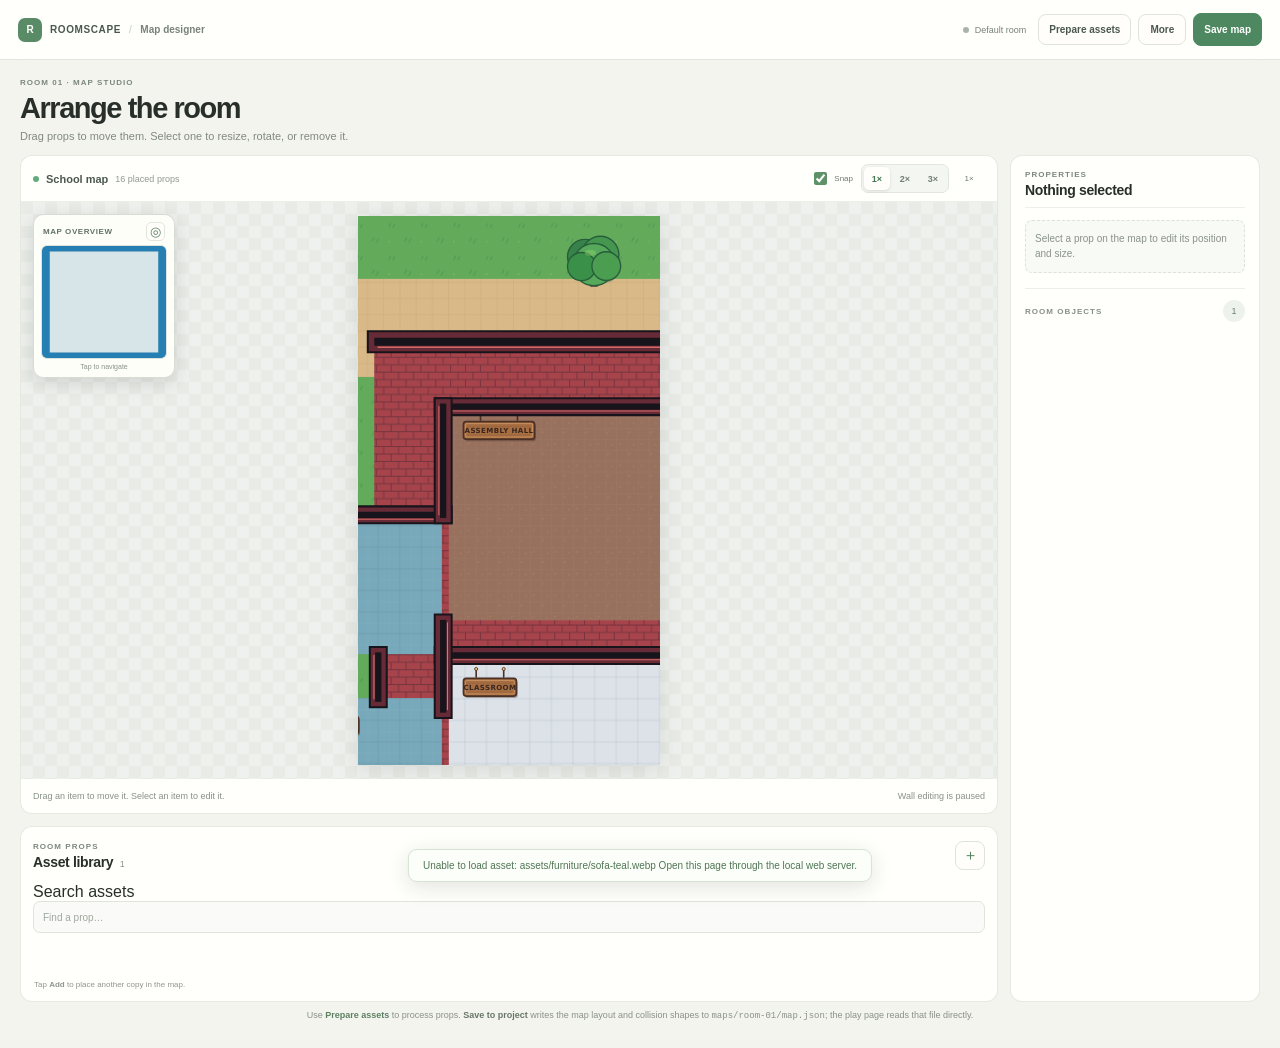
==== gameforcouples/prototype/map-designer.html @ cdd5c6b0 "Add WebGL renderer for playable map" ====
<!doctype html>
<html lang="en">
<head>
  <meta charset="UTF-8" />
  <meta name="viewport" content="width=device-width, initial-scale=1, viewport-fit=cover" />
  <meta name="theme-color" content="#f4f4ef" />
  <title>Map Designer · Roomscape</title>
  <link rel="stylesheet" href="map-designer.css?v=minimap-zoom-presets-20261002" />
  <script src="map-designer.js?v=minimap-zoom-presets-20261002" defer></script>
</head>
<body>
  <div class="app-shell">
    <header class="topbar">
      <a class="brand" href="index.html"><span class="brand-mark">R</span><span>ROOMSCAPE</span><span class="separator">/</span><span class="brand-page">Map designer</span></a>
      <div class="top-actions">
        <span class="save-state" id="save-state" role="status">Default room</span>
        <a class="button quiet" href="asset-importer.html">Prepare assets</a>
        <details class="more-actions"><summary>More</summary><div class="more-menu"><button class="button quiet" id="open-project" type="button">Open map JSON</button><button class="button quiet" id="export-project" type="button">Export map JSON</button><button class="button quiet" id="save-project" type="button">Save on this device</button></div></details>
        <button class="button primary" id="save-to-project" type="button">Save map</button>
      </div>
      <input id="project-file" type="file" accept="application/json,.json" hidden />
    </header>

    <main class="editor">
      <section class="page-title">
        <div><p class="eyebrow">Room 01 · Map studio</p><h1>Arrange the room</h1><p class="subcopy">Drag props to move them. Select one to resize, rotate, or remove it.</p></div>
      </section>

      <section class="workspace" aria-label="Room map designer">
        <section class="map-panel" aria-label="Room canvas">
          <div class="canvas-toolbar">
            <div class="canvas-title"><span class="live-dot"></span><strong>School map</strong><span id="canvas-object-summary">16 placed props</span></div>
            <div class="canvas-tools"><label class="snap-toggle"><input id="snap-grid" type="checkbox" checked /><span>Snap</span></label><div class="zoom-presets" role="group" aria-label="Zoom out level"><button type="button" data-zoom-out-level="1" aria-pressed="true" aria-label="1× default zoom" title="1× default">1×</button><button type="button" data-zoom-out-level="2" aria-pressed="false" aria-label="Zoom out 2×" title="Zoom out 2×">2×</button><button type="button" data-zoom-out-level="3" aria-pressed="false" aria-label="Zoom out 3×" title="Zoom out 3×">3×</button></div><output id="zoom-value" aria-live="polite">1×</output></div>
          </div>
          <div class="stage-viewport" id="stage-viewport">
            <aside class="mini-map-panel" aria-label="Map overview; click to navigate">
              <div class="mini-map-heading"><span>Map overview</span><button id="mini-map-center" type="button" aria-label="Center map view" title="Center map view">◎</button></div>
              <svg id="mini-map" viewBox="0 0 1600 1500" role="img" aria-label="Overview of the full room map">
                <g id="mini-map-content"></g>
                <rect id="mini-map-viewport" x="0" y="0" width="1600" height="1500" />
              </svg>
              <p>Tap to navigate</p>
            </aside>
            <svg id="designer-map" viewBox="226 22 448 812" role="application" aria-label="Drag furniture onto the room map">
              <defs>
                <pattern id="floor-panels" width="32" height="32" patternUnits="userSpaceOnUse"><rect width="32" height="32" fill="#dce2e8"/><path d="M0 0H32V32H0Z" fill="none" stroke="#8191a3" stroke-width=".7" opacity=".43"/></pattern>
                <pattern id="floor-grass" width="48" height="48" patternUnits="userSpaceOnUse"><rect width="48" height="48" fill="#63aa5b"/><path d="M7 11l3-5m3 8 3-6m22 31 2-5m-8 4 2-5" stroke="#39894c" stroke-width="1.5" stroke-linecap="round" opacity=".55"/><circle cx="32" cy="12" r="1.2" fill="#8cc76b" opacity=".7"/></pattern>
                <pattern id="floor-path" width="48" height="48" patternUnits="userSpaceOnUse"><rect width="48" height="48" fill="#d9b987"/><path d="M0 0H48M0 24H48M0 48H48M0 0V48M24 0V48M48 0V48" stroke="#bb9a69" stroke-width="1" opacity=".4"/></pattern>
                <pattern id="floor-paving" width="40" height="40" patternUnits="userSpaceOnUse"><rect width="40" height="40" fill="#bfc9d5"/><path d="M0 0H40M0 20H40M0 40H40M0 0V40M20 0V40M40 0V40" stroke="#7f91a6" stroke-width="1" opacity=".45"/></pattern>
                <pattern id="floor-parking" width="48" height="48" patternUnits="userSpaceOnUse"><rect width="48" height="48" fill="#50505c"/><path d="M12 0V48M36 0V48" stroke="#f2e5d5" stroke-width="2" opacity=".6"/></pattern>
                <pattern id="floor-brick" width="44" height="22" patternUnits="userSpaceOnUse"><rect width="44" height="22" fill="#a7444b"/><path d="M0 0H44M0 11H44M0 22H44M11 0V11M33 0V11M0 11V22M22 11V22M44 11V22" stroke="#692f3b" stroke-width="1.5" opacity=".8"/></pattern>
                <pattern id="floor-dirt" width="32" height="32" patternUnits="userSpaceOnUse"><rect width="32" height="32" fill="#98715e"/><path d="M4 8l3-2m11 17 3-2m4-13 2 1" stroke="#bd9277" stroke-width="1.4" opacity=".45"/></pattern>
                <pattern id="floor-tile" width="32" height="32" patternUnits="userSpaceOnUse"><rect width="32" height="32" fill="#dce2e8"/><path d="M0 0H32V32H0Z" fill="none" stroke="#8191a3" stroke-width=".7" opacity=".43"/></pattern>
                <pattern id="floor-wood" width="28" height="48" patternUnits="userSpaceOnUse"><rect width="28" height="48" fill="#d7a15f"/><path d="M0 0V48M14 0V48M27 0V48M2 13H12M16 35H26" stroke="#a96e3e" stroke-width="1.1" opacity=".53"/></pattern>
                <pattern id="floor-blue" width="32" height="32" patternUnits="userSpaceOnUse"><rect width="32" height="32" fill="#78a9ba"/><path d="M0 0H32V32H0Z" fill="none" stroke="#557d90" stroke-width="1" opacity=".45"/></pattern>
                <pattern id="designer-grid" width="16" height="16" patternUnits="userSpaceOnUse"><path d="M16 0H0V16" fill="none" stroke="#eff1e9" stroke-width=".8" opacity=".58"/></pattern>
              </defs>
              <g id="fixed-room"></g>
              <g id="placed-assets"></g>
              <g id="room-walls" pointer-events="none"></g>
              <g id="selection-layer"></g>
            </svg>
          </div>
          <div class="canvas-footer"><span id="canvas-hint">Drag an item to move it. Select an item to edit it.</span><span>Wall editing is paused</span></div>
        </section>

        <aside class="library-panel" aria-label="Asset library">
          <div class="panel-head"><div><p class="eyebrow">Room props</p><h2>Asset library <span id="asset-count">1</span></h2></div><a class="icon-button add-asset-link" href="asset-importer.html" aria-label="Prepare assets" title="Prepare assets">＋</a></div>
          <label class="asset-search"><span class="sr-only">Search assets</span><input id="asset-search" type="search" placeholder="Find a prop…" autocomplete="off" /></label>
          <div class="asset-list" id="asset-list"></div>
          <p class="library-note">Tap <strong>Add</strong> to place another copy in the map.</p>
        </aside>

        <aside class="inspector-panel" aria-label="Selected item and layer controls">
          <div class="panel-head inspector-head"><div><p class="eyebrow">Properties</p><h2 id="selected-title">Nothing selected</h2></div></div>
          <div class="empty-inspector" id="empty-inspector">Select a prop on the map to edit its position and size.</div>
          <div class="inspector-fields" id="inspector-fields" hidden>
            <label class="field">Name<input id="object-name" type="text" maxlength="48" /></label>
            <p class="control-label">Position</p><div class="field-grid"><label class="field">X<input id="object-x" type="number" step="1" /></label><label class="field">Y<input id="object-y" type="number" step="1" /></label></div>
            <p class="control-label size-label">Size</p><div class="field-grid"><label class="field">Width<input id="object-width" type="number" min="8" step="1" /></label><label class="field">Height<input id="object-height" type="number" min="8" step="1" /></label></div>
            <label class="field rotation-field">Rotation <span><input id="object-rotation" type="range" min="-180" max="180" value="0" /><output id="rotation-value">0°</output></span></label>
            <label class="check-row"><input id="lock-ratio" type="checkbox" checked /> Lock image proportions</label>
            <label class="check-row collision-toggle"><input id="object-collidable" type="checkbox" checked /> Blocks character movement</label>
            <p class="collider-help">Orange outline follows the image alpha shape. Drag its points to refine the collision contour.</p>
            <p class="interaction-note" id="interaction-note" hidden>Searchable prop · its checked view keeps this position and size.</p>
            <div class="object-actions"><button id="layer-back" class="tool-button" type="button">Send back</button><button id="layer-front" class="tool-button" type="button">Bring forward</button><button id="delete-object" class="tool-button danger" type="button">Delete</button></div>
            <p class="object-dimensions" id="object-dimensions"></p>
          </div>
          <details class="layers"><summary class="layer-heading"><span class="eyebrow">Room objects</span><span id="object-count">1</span></summary><div class="layer-list" id="layer-list"></div></details>
          <section class="wall-editor" hidden aria-labelledby="wall-editor-title">
            <div class="wall-editor-head"><div><p class="eyebrow">Structure</p><h2 id="wall-editor-title">Wall design</h2></div><span id="wall-count" class="wall-count">0</span></div>
            <p class="wall-editor-copy">Add one wall block, then drag it or its end handles. Wall edits also update collision data.</p>
            <div class="wall-tools"><button id="wall-select-tool" class="tool-button active" type="button" aria-pressed="true">Select wall</button><button id="wall-draw-tool" class="tool-button" type="button" aria-pressed="false">＋ Add wall</button></div>
            <p id="wall-selection-status" class="wall-selection-status" role="status">Choose a wall or draw a new one.</p>
            <div id="wall-fields" class="wall-fields" hidden>
              <div class="field-grid"><label class="field">Start X<input id="wall-x1" type="number" step="1" /></label><label class="field">Start Y<input id="wall-y1" type="number" step="1" /></label><label class="field">End X<input id="wall-x2" type="number" step="1" /></label><label class="field">End Y<input id="wall-y2" type="number" step="1" /></label></div>
              <label class="field">Thickness<input id="wall-width" type="number" min="4" max="120" step="1" /></label>
              <p id="wall-dimensions" class="object-dimensions"></p>
              <button id="delete-wall" class="tool-button danger wall-delete" type="button">Delete wall</button>
            </div>
          </section>
        </aside>
      </section>
      <p class="save-note">Use <a href="asset-importer.html">Prepare assets</a> to process props. <strong>Save to project</strong> writes the map layout and collision shapes to <code>maps/room-01/map.json</code>; the play page reads that file directly.</p>
    </main>
    <div class="toast" id="toast" role="status" aria-live="polite"></div>
  </div>
</body>
</html>
---- gameforcouples/prototype/map-designer.css ----
:root { color-scheme:light; font-family:Inter,ui-sans-serif,-apple-system,BlinkMacSystemFont,"Segoe UI",sans-serif; font-synthesis:none; text-rendering:optimizeLegibility; --ink:#282f2a; --muted:#818980; --line:#e3e6de; --green:#548766; --green-pale:#eef4eb; --paper:#f4f4ef; --white:#fffefa; }
* { box-sizing:border-box; }
body { margin:0; min-width:320px; min-height:100vh; background:var(--paper); color:var(--ink); }
button,input { font:inherit; }
.app-shell { min-height:100vh; }
.topbar { min-height:58px; display:flex; align-items:center; justify-content:space-between; gap:14px; padding:0 max(18px,calc((100vw - 1500px)/2)); border-bottom:1px solid var(--line); background:rgba(255,255,252,.92); }
.brand { display:flex; align-items:center; gap:8px; color:#49594c; font-size:10px; font-weight:800; letter-spacing:.06em; text-decoration:none; white-space:nowrap; }
.brand-mark { width:24px; height:24px; display:grid; place-items:center; border-radius:7px; background:#5a8b67; color:#fff; letter-spacing:0; }
.separator { color:#c5c9bf; font-weight:500; }.brand-page { color:#788379; font-weight:600; letter-spacing:0; }
.top-actions { display:flex; align-items:center; gap:7px; }
.save-state { margin-right:5px; color:#778177; font-size:9px; white-space:nowrap; }.save-state::before { display:inline-block; width:6px; height:6px; margin-right:6px; border-radius:50%; background:#aab3a9; content:""; }.save-state.saved::before { background:#65a878; }
.button,.tool-button,.icon-button { min-height:33px; padding:0 10px; border:1px solid #dfe3da; border-radius:8px; background:var(--white); color:#4c584e; cursor:pointer; font-size:10px; font-weight:650; transition:background .15s,border-color .15s,transform .15s; }
.top-actions a.button { display:grid; place-items:center; text-decoration:none; }
.save-note a { color:#5d8062; font-weight:700; text-decoration:none; }
.save-note a:hover { text-decoration:underline; }
.button:hover,.tool-button:hover,.icon-button:hover { border-color:#b5ceb9; }.button:active,.tool-button:active,.icon-button:active { transform:translateY(1px); }.button.primary { border-color:#4e8860; background:#4e8860; color:#fff; }.button.quiet { min-height:31px; }.tool-button { min-height:28px; padding:0 8px; font-size:9px; }.icon-button { width:30px; min-height:29px; padding:0; display:inline-grid; place-items:center; font-size:15px; }.danger { color:#a45f52; }
.editor { width:min(1500px,calc(100% - 36px)); margin:0 auto; padding:21px 0 28px; }
.page-title { display:flex; align-items:center; justify-content:space-between; gap:16px; margin-bottom:15px; }.eyebrow { margin:0 0 5px; color:#7b887e; font-size:8px; font-weight:750; letter-spacing:.13em; text-transform:uppercase; }.page-title h1 { margin:0; font-size:clamp(22px,2.8vw,30px); font-weight:670; letter-spacing:-.05em; }.subcopy { margin:5px 0 0; color:var(--muted); font-size:10px; }.import-button { display:inline-flex; align-items:center; min-height:34px; }
.workspace { display:grid; grid-template-columns:205px minmax(0,1fr) 245px; gap:10px; align-items:stretch; min-height:min(690px,calc(100svh - 183px)); }
.library-panel,.inspector-panel,.map-panel { min-width:0; border:1px solid rgba(105,123,108,.17); border-radius:12px; background:rgba(255,255,252,.92); }
.library-panel,.inspector-panel { padding:12px; }.panel-head { display:flex; align-items:center; justify-content:space-between; gap:8px; min-height:37px; }.panel-head .eyebrow { margin-bottom:3px; }.panel-head h2 { margin:0; font-size:13px; font-weight:675; letter-spacing:-.025em; }.panel-head h2 span { margin-left:3px; color:#879085; font-size:9px; font-weight:500; }
.asset-list { display:grid; gap:7px; margin-top:10px; }.asset-row { display:grid; grid-template-columns:54px minmax(0,1fr); align-items:center; gap:8px; padding:6px; border-bottom:1px solid #eceee8; }.asset-thumb { width:54px; height:48px; display:grid; place-items:center; overflow:hidden; border-radius:6px; background-color:#eef0eb; background-image:linear-gradient(45deg,rgba(255,255,255,.55) 25%,transparent 25%,transparent 75%,rgba(255,255,255,.55) 75%),linear-gradient(45deg,rgba(255,255,255,.55) 25%,transparent 25%,transparent 75%,rgba(255,255,255,.55) 75%); background-position:0 0,8px 8px; background-size:16px 16px; }.asset-thumb img { display:block; max-width:90%; max-height:90%; object-fit:contain; }.asset-info { min-width:0; }.asset-name { overflow:hidden; color:#475248; font-size:9px; font-weight:650; text-overflow:ellipsis; white-space:nowrap; }.asset-dims { margin-top:3px; color:#8a9289; font-size:8px; }.asset-buttons { display:flex; gap:4px; margin-top:5px; }.asset-buttons button { min-height:22px; padding:0 6px; border:1px solid #e2e6de; border-radius:5px; background:#fff; color:#5a715e; cursor:pointer; font-size:8px; }.library-note { margin:12px 2px 0; color:#90968e; font-size:8px; line-height:1.5; }
.map-panel { display:flex; flex-direction:column; overflow:hidden; }.canvas-toolbar { min-height:43px; display:flex; align-items:center; justify-content:space-between; gap:8px; padding:6px 9px; border-bottom:1px solid #eceee8; }.canvas-title,.canvas-tools { display:flex; align-items:center; gap:7px; }.canvas-title strong { color:#4c584e; font-size:10px; }.canvas-title>span:last-child { color:#929990; font-size:8px; }.live-dot { width:6px; height:6px; border-radius:50%; background:#61ad7f; }.canvas-tools { gap:4px; }.canvas-tools output { min-width:32px; color:#6f7c70; font-size:8px; text-align:center; }.snap-toggle { display:flex; align-items:center; gap:4px; margin-right:4px; color:#707b70; font-size:8px; }.snap-toggle input,.check-row input { accent-color:#5d9269; }
.stage-viewport { flex:1; min-height:430px; display:grid; place-items:center; overflow:auto; padding:10px; background-color:#e8ebe6; background-image:linear-gradient(45deg,rgba(255,255,255,.3) 25%,transparent 25%,transparent 75%,rgba(255,255,255,.3) 75%),linear-gradient(45deg,rgba(255,255,255,.3) 25%,transparent 25%,transparent 75%,rgba(255,255,255,.3) 75%); background-position:0 0,12px 12px; background-size:24px 24px; }
.stage-viewport.drop-ready { outline:2px solid #61a976; outline-offset:-4px; background-color:#e2eee2; }
.collision-polygon { fill:rgba(246,150,65,.12); stroke:#ec8640; stroke-width:1.6; vector-effect:non-scaling-stroke; pointer-events:none; }
.collision-handle { fill:#fff9ef; stroke:#e47732; stroke-width:1.5; vector-effect:non-scaling-stroke; cursor:grab; }
.collider-help { margin:8px 0 0; color:#9a775d; font-size:8px; line-height:1.45; }
#designer-map { display:block; width:auto; height:min(62svh,630px); max-width:100%; touch-action:none; filter:drop-shadow(0 4px 12px rgba(35,43,37,.13)); user-select:none; }.canvas-footer { min-height:31px; display:flex; align-items:center; justify-content:space-between; gap:8px; padding:5px 9px; color:#899187; font-size:8px; }
.map-item { cursor:move; user-select:none; -webkit-user-drag:none; }.map-item.selected { filter:drop-shadow(0 1px 1px rgba(26,41,29,.16)); }.selection-box { fill:rgba(84,135,102,.07); stroke:#f0a04e; stroke-width:1.6; vector-effect:non-scaling-stroke; pointer-events:none; }.resize-handle { fill:#fffefa; stroke:#e99543; stroke-width:1.4; vector-effect:non-scaling-stroke; cursor:nwse-resize; }.empty-map { fill:#f2f3ed; stroke:#b7c0b4; stroke-width:1; stroke-dasharray:5 4; }
.inspector-head { align-items:flex-start; min-height:38px; }.inspector-head h2 { max-width:205px; overflow:hidden; text-overflow:ellipsis; white-space:nowrap; }.empty-inspector { margin:8px 0 13px; padding:11px 9px; border:1px dashed #dce2d8; border-radius:7px; background:#f8faf5; color:#8a9389; font-size:9px; line-height:1.45; }.inspector-fields[hidden] { display:none; }.field { display:block; margin-top:10px; color:#747f74; font-size:8px; font-weight:650; }.field input { width:100%; height:29px; margin-top:4px; padding:0 7px; border:1px solid #e0e4dc; border-radius:6px; outline:none; background:#fff; color:#303a32; font-size:9px; font-variant-numeric:tabular-nums; }.field input:focus { border-color:#82b38a; box-shadow:0 0 0 2px rgba(109,174,121,.13); }.field-grid { display:grid; grid-template-columns:1fr 1fr; gap:3px 8px; }.rotation-field>span { display:flex; align-items:center; gap:7px; margin-top:3px; }.rotation-field input { height:auto; margin:0; padding:0; accent-color:#5d9269; }.rotation-field output { min-width:30px; color:#607362; font-size:9px; font-variant-numeric:tabular-nums; }.check-row { display:flex; align-items:center; gap:6px; margin-top:11px; color:#738074; font-size:8px; }.object-actions { display:flex; gap:4px; margin-top:11px; padding-top:9px; border-top:1px solid #eff0eb; }.object-actions .tool-button { flex:1; padding:0 5px; }.object-dimensions { margin:8px 0 0; color:#849083; font-size:8px; font-variant-numeric:tabular-nums; }
.layers { margin-top:14px; padding-top:10px; border-top:1px solid #eceee8; }.layer-heading { display:flex; align-items:center; justify-content:space-between; }.layer-heading .eyebrow { margin:0; }.layer-heading>span { color:#879085; font-size:8px; }.layer-list { max-height:170px; overflow:auto; margin-top:5px; }.layer-row { display:flex; align-items:center; gap:6px; min-height:27px; padding:3px 2px; border-bottom:1px solid #f0f1ed; color:#6f7a70; cursor:pointer; font-size:8px; }.layer-row.active { color:#3e714c; font-weight:650; }.layer-swatch { width:7px; height:7px; border-radius:2px; background:#69a578; }.layer-row span:nth-child(2) { flex:1; overflow:hidden; text-overflow:ellipsis; white-space:nowrap; }.layer-row button { width:21px; height:20px; padding:0; border:0; border-radius:4px; background:transparent; color:#768176; cursor:pointer; font-size:10px; }.layer-row button:disabled { opacity:.3; cursor:default; }
.save-note { margin:10px 0 0; color:#899188; font-size:8px; text-align:center; }.save-note strong { color:#667666; font-weight:650; }.toast { position:fixed; z-index:10; left:50%; bottom:18px; max-width:calc(100vw - 28px); padding:10px 14px; border:1px solid #d6e3d4; border-radius:9px; background:#fcfff9; color:#4f7555; box-shadow:0 5px 22px rgba(34,46,36,.13); font-size:10px; opacity:0; transform:translate(-50%,8px); transition:opacity .18s ease,transform .18s ease; pointer-events:none; }.toast.visible { opacity:1; transform:translate(-50%,0); }
@media(max-width:1050px) { .workspace { grid-template-columns:165px minmax(0,1fr) 215px; }.editor { width:calc(100% - 24px); }.library-panel,.inspector-panel { padding:9px; } }
@media(max-width:760px) { .topbar { min-height:53px; padding-inline:10px; }.brand { gap:5px; font-size:8px; }.brand-mark { width:22px; height:22px; }.top-actions { gap:4px; }.top-actions .button { min-height:29px; padding:0 7px; font-size:8px; }.save-state { max-width:70px; overflow:hidden; margin:0; font-size:8px; text-overflow:ellipsis; }.editor { width:calc(100% - 16px); padding-top:14px; }.page-title { margin-bottom:10px; }.workspace { grid-template-columns:1fr; gap:8px; }.map-panel { order:0; }.library-panel { order:1; }.inspector-panel { order:2; }.stage-viewport { min-height:390px; max-height:58svh; padding:8px; }.canvas-footer { font-size:7px; }.asset-list { grid-template-columns:repeat(2,minmax(0,1fr)); }.asset-row { grid-template-columns:42px minmax(0,1fr); gap:6px; padding:5px 2px; }.asset-thumb { width:42px; height:42px; }.asset-info .asset-name { font-size:8px; }.library-note { margin-top:6px; }.layers { margin-top:9px; }.layer-list { max-height:112px; } }
@media(max-width:430px) { .brand-page,.separator { display:none; }.topbar { min-height:0; flex-wrap:wrap; gap:5px; padding-block:7px; }.top-actions { flex-wrap:wrap; justify-content:flex-end; }.top-actions .button { min-height:27px; }.top-actions .button.quiet { padding-inline:5px; }.save-state { display:none; }.page-title h1 { font-size:22px; }.subcopy { max-width:225px; font-size:9px; }.canvas-title>span:last-child { display:none; }.canvas-toolbar { min-height:38px; padding-inline:6px; }.canvas-tools { gap:2px; }.canvas-tools .tool-button { min-height:26px; }.stage-viewport { min-height:330px; max-height:53svh; } }

/* Dedicated wall authoring controls */
.wall-editor { margin-top:14px; padding-top:13px; border-top:1px solid #dfe5df; }
.wall-editor-head { display:flex; align-items:center; justify-content:space-between; gap:8px; }
.wall-editor-head h2 { margin:1px 0 0; color:#29352f; font-size:14px; letter-spacing:-.03em; }
.wall-count { display:grid; min-width:23px; height:23px; place-items:center; border-radius:50%; background:#edf2ed; color:#66766c; font-size:10px; font-weight:700; }
.wall-editor-copy { margin:7px 0 9px; color:#7b877e; font-size:9px; line-height:1.45; }
.wall-tools { display:grid; grid-template-columns:1fr 1fr; gap:5px; }
.wall-tools .tool-button { min-height:30px; padding:0 6px; font-size:9px; }
.wall-tools .tool-button.active { border-color:#78c3fb; background:#e9f5fd; color:#2b668b; }
.wall-selection-status { min-height:25px; margin:8px 0 2px; color:#68786f; font-size:9px; line-height:1.4; }
.wall-fields { display:grid; gap:8px; }
.wall-fields .field-grid { margin:0; }
.wall-fields .field { font-size:9px; }
.wall-fields input { min-height:30px; padding:5px 7px; }
.wall-fields .object-dimensions { margin:0; }
.wall-delete { width:100%; }
.wall-segment { cursor:pointer; }
.wall-segment:hover { filter:brightness(1.12); }
.wall-segment.selected { filter:brightness(1.08); }
.wall-selection-line { stroke:#78c3fb; stroke-width:4; stroke-dasharray:8 6; stroke-linecap:round; cursor:move; pointer-events:stroke; }
.wall-handle { fill:#f7fbff; stroke:#287eae; stroke-width:3; cursor:grab; }
.wall-draft { fill:none; stroke:#78c3fb; stroke-width:6; stroke-dasharray:8 6; stroke-linecap:round; pointer-events:none; }
#designer-map.drawing-wall { cursor:crosshair; touch-action:none; }
@media(max-width:760px) { .wall-editor { margin-top:11px; padding-top:11px; }.wall-fields .field-grid { gap:6px; } }

/* Asset-only layout: keep the map central and keep the long prop shelf out of its way. */
.topbar { position:sticky; top:0; z-index:5; min-height:60px; backdrop-filter:blur(12px); }
.more-actions { position:relative; }
.more-actions summary { display:grid; min-height:31px; place-items:center; padding:0 11px; border:1px solid #dfe3da; border-radius:8px; background:var(--white); color:#4c584e; cursor:pointer; font-size:10px; font-weight:650; list-style:none; }
.more-actions summary::-webkit-details-marker { display:none; }
.more-menu { position:absolute; top:calc(100% + 7px); right:0; z-index:8; display:grid; min-width:160px; gap:4px; padding:7px; border:1px solid #e3e6de; border-radius:10px; background:#fffefa; box-shadow:0 8px 28px rgba(35,43,37,.14); }
.more-menu .button { justify-content:start; text-align:left; }
.editor { width:min(1540px,calc(100% - 40px)); padding-top:18px; }
.page-title { margin-bottom:13px; }
.page-title h1 { font-size:clamp(23px,2.5vw,29px); }
.subcopy { font-size:11px; }
.workspace { grid-template-columns:minmax(0,1fr) 250px; grid-template-rows:minmax(400px,1fr) 176px; grid-template-areas:"map inspector" "library inspector"; gap:12px; min-height:calc(100dvh - 162px); }
.map-panel { grid-area:map; min-height:0; }
.library-panel { grid-area:library; display:flex; min-height:0; flex-direction:column; padding:10px 12px; }
.inspector-panel { grid-area:inspector; overflow:auto; padding:14px; }
.panel-head h2 { font-size:14px; }
.canvas-toolbar { min-height:46px; padding-inline:12px; }
.canvas-title strong { font-size:11px; }
.canvas-title>span:last-child { font-size:9px; }
.stage-viewport { min-height:0; max-height:none; padding:14px; }
#designer-map { height:min(61dvh,690px); }
.canvas-footer { min-height:34px; padding-inline:12px; font-size:9px; }
.asset-list { display:flex; flex:1; gap:8px; min-height:0; overflow-x:auto; overflow-y:hidden; margin-top:7px; padding:0 1px 4px; scrollbar-color:#c8d0c5 transparent; scrollbar-width:thin; }
.asset-row { flex:0 0 166px; grid-template-columns:48px minmax(0,1fr); gap:8px; align-content:center; padding:7px; border:1px solid #e7eae4; border-radius:9px; background:#fffefa; }
.asset-thumb { width:48px; height:48px; }
.asset-name { font-size:9px; }
.asset-dims { font-size:8px; }
.asset-buttons button { min-height:24px; padding-inline:9px; background:#f0f5ee; }
.library-note { margin:5px 1px 0; font-size:8px; }
.asset-search { display:block; margin-top:9px; }
.asset-search input { width:100%; height:32px; padding:0 9px; border:1px solid #e0e4dc; border-radius:7px; outline:none; background:#fafbf8; color:var(--ink); font-size:10px; }
.asset-search input:focus { border-color:#88ae8c; box-shadow:0 0 0 2px rgba(109,174,121,.12); }
.asset-search input::placeholder { color:#a0a89e; }
.add-asset-link { text-decoration:none; color:#4e8059; }
.inspector-head { padding-bottom:9px; border-bottom:1px solid #edf0e9; }
.inspector-head h2 { max-width:215px; font-size:14px; }
.empty-inspector { margin:12px 0; font-size:10px; }
.control-label { margin:13px 0 -5px; color:#7b887e; font-size:8px; font-weight:750; letter-spacing:.1em; text-transform:uppercase; }
.size-label { margin-top:12px; }
.field-grid { gap:5px 8px; }
.field { margin-top:9px; font-size:9px; }
.field input { height:32px; font-size:10px; }
.rotation-field>span { gap:8px; margin-top:7px; }
.check-row { margin-top:13px; font-size:9px; }
.object-actions { gap:6px; margin-top:14px; padding-top:12px; }
.object-actions .tool-button { min-height:30px; font-size:9px; }
.object-actions .tool-button.danger { flex:0 0 auto; }
.object-dimensions { padding-top:3px; font-size:9px; }
.layers { margin-top:15px; padding-top:11px; }
.layer-heading { display:flex; align-items:center; justify-content:space-between; cursor:pointer; list-style:none; }
.layer-heading::-webkit-details-marker { display:none; }
.layer-heading .eyebrow { margin:0; }
.layer-heading>span:last-child { display:grid; min-width:22px; height:22px; place-items:center; border-radius:50%; background:#edf3ec; color:#697a6c; font-size:9px; }
.layer-list { max-height:170px; overflow:auto; }
.wall-editor[hidden] { display:none !important; }
.save-note { margin-top:8px; font-size:9px; }
.collision-polygon { fill:rgba(246,150,65,.10); stroke:#e87830; stroke-width:1.8; vector-effect:non-scaling-stroke; pointer-events:none; }
.collision-polygon.disabled { fill:rgba(107,125,134,.06); stroke:#71828b; stroke-dasharray:4 3; }
.collision-handle { fill:#fffaf0; stroke:#d86726; stroke-width:1.6; vector-effect:non-scaling-stroke; cursor:grab; }
.collision-handle:hover { r:5; fill:#fff; stroke-width:2; }
.collision-handle.disabled { fill:#f3f5f6; stroke:#71828b; }
.collision-toggle { padding-top:2px; }
.collider-help { margin:7px 0 0; color:#8a705a; font-size:9px; line-height:1.45; }
.interaction-note { margin:8px 0 0; padding:7px 8px; border-radius:6px; background:#fff6e5; color:#80643d; font-size:8px; line-height:1.45; }
.interaction-note[hidden] { display:none; }
@media(max-width:1000px) and (min-width:761px) { .workspace { grid-template-columns:minmax(0,1fr) 226px; }.editor { width:calc(100% - 26px); }.asset-row { flex-basis:150px; }.inspector-panel { padding:11px; } }
@media(max-width:760px) {
  .topbar { position:relative; gap:8px; padding-inline:12px; }
  .top-actions { gap:5px; }
  .top-actions .button,.more-actions summary { min-height:32px; padding-inline:8px; font-size:9px; }
  .editor { width:calc(100% - 20px); padding-top:13px; }
  .workspace { grid-template-columns:minmax(0,1fr); grid-template-rows:minmax(330px,52dvh) 158px auto; grid-template-areas:"map" "library" "inspector"; gap:9px; min-height:0; }
  .stage-viewport { min-height:0; padding:7px; }
  #designer-map { height:min(49dvh,540px); max-width:100%; }
  .library-panel { min-height:158px; padding:9px 10px; }
  .asset-row { flex-basis:152px; grid-template-columns:43px minmax(0,1fr); padding:6px; }
  .asset-thumb { width:43px; height:43px; }
  .inspector-panel { max-height:none; overflow:visible; padding:12px; }
  .layers { margin-top:13px; }
  .layer-list { max-height:145px; }
}
@media(max-width:430px) {
  .topbar { flex-wrap:nowrap; }
  .brand { font-size:8px; }
  .top-actions .button,.more-actions summary { min-height:30px; padding-inline:7px; }
  .save-state { display:none; }
  .page-title { align-items:flex-start; }
  .workspace { grid-template-rows:minmax(300px,49dvh) 150px auto; }
  #designer-map { height:min(46dvh,470px); }
  .canvas-title>span:last-child { display:inline; }
  .canvas-footer span:last-child { display:none; }
}

/* Overview navigation and fixed zoom-out presets */
.stage-viewport { position:relative; }
.mini-map-panel { position:absolute; z-index:3; top:12px; left:12px; width:142px; padding:7px; border:1px solid rgba(65,83,71,.2); border-radius:10px; background:rgba(255,255,250,.94); box-shadow:0 5px 18px rgba(35,43,37,.15); backdrop-filter:blur(8px); }
.mini-map-heading { display:flex; align-items:center; justify-content:space-between; gap:5px; padding:0 2px 4px; color:#637267; font-size:8px; font-weight:750; letter-spacing:.07em; text-transform:uppercase; }
#mini-map-center { width:19px; height:19px; padding:0; border:1px solid #e1e6de; border-radius:5px; background:#fffefa; color:#5d8062; cursor:pointer; font-size:13px; line-height:1; }
#mini-map { display:block; width:100%; height:114px; overflow:hidden; border:1px solid #dce3dc; border-radius:6px; background:#e6e9e4; cursor:crosshair; }
#mini-map-content { pointer-events:none; }
#mini-map-viewport { fill:rgba(120,195,251,.14); stroke:#267fb2; stroke-width:11; vector-effect:non-scaling-stroke; pointer-events:none; }
.mini-map-panel p { margin:4px 2px 0; color:#879287; font-size:7px; text-align:center; }
.zoom-presets { display:flex; align-items:center; gap:2px; padding:2px; border:1px solid #e2e6df; border-radius:7px; background:#f4f6f1; }
.zoom-presets button { min-width:26px; height:23px; padding:0 4px; border:0; border-radius:5px; background:transparent; color:#738073; cursor:pointer; font-size:9px; font-weight:700; }
.zoom-presets button[aria-pressed="true"] { background:#fffefa; color:#3f7650; box-shadow:0 1px 3px rgba(40,60,43,.14); }
.zoom-presets button:focus-visible,#mini-map-center:focus-visible,#mini-map:focus-visible { outline:2px solid #78c3fb; outline-offset:2px; }
@media(max-width:760px) {
  .mini-map-panel { top:8px; left:8px; width:112px; padding:5px; }
  #mini-map { height:91px; }
  .mini-map-heading { font-size:7px; }
  .mini-map-panel p { font-size:6px; }
  .zoom-presets button { min-width:23px; height:22px; }
}
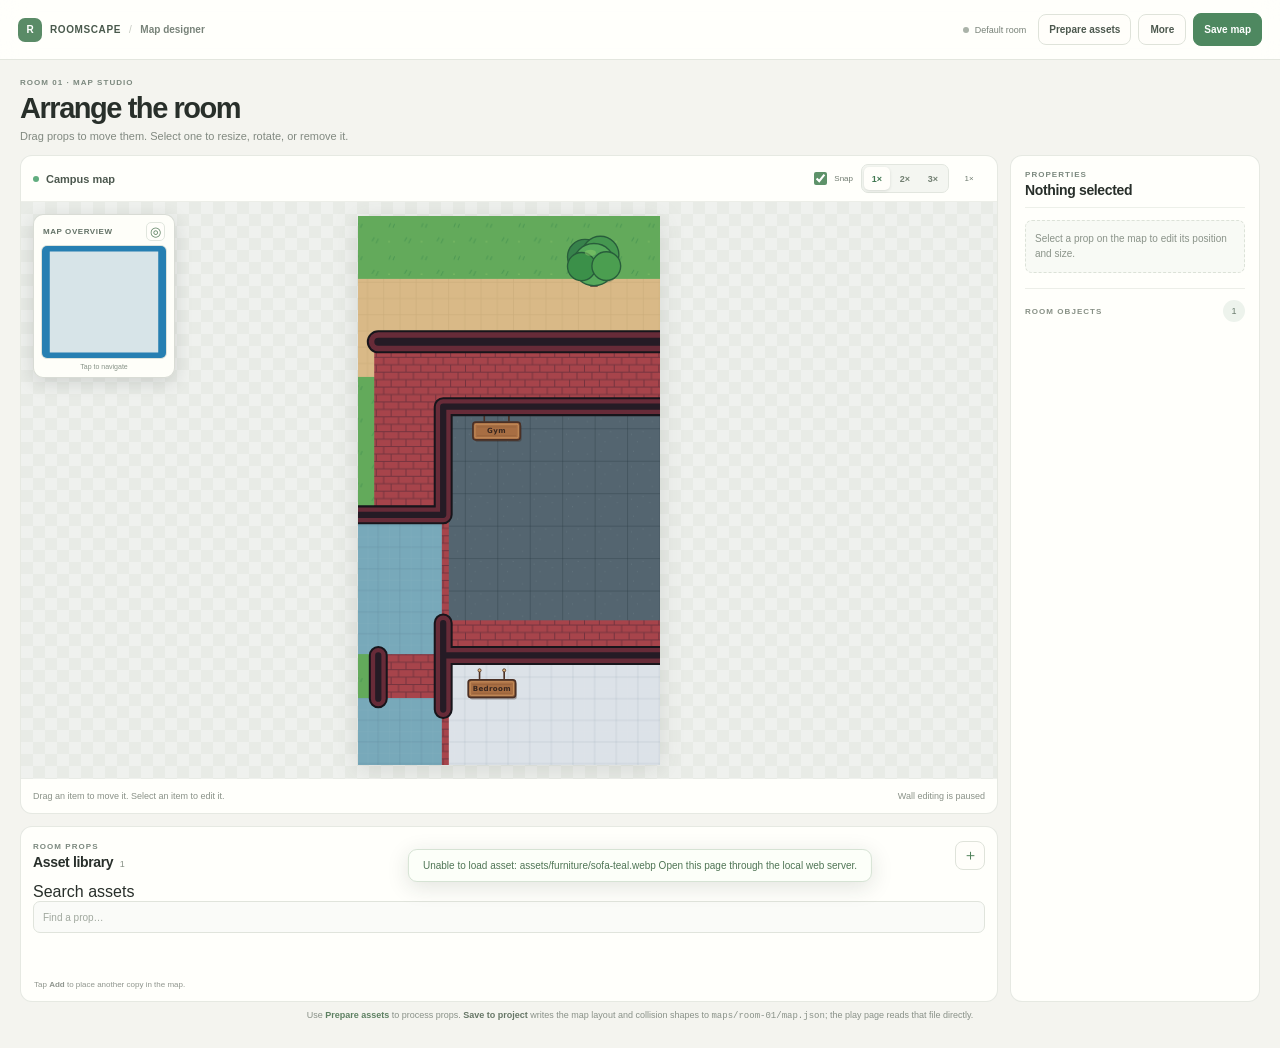
==== commit a6a03217: "Add gym workouts, character expressions, and playable action controls" ====
--- a/gameforcouples/prototype/map-designer.html
+++ b/gameforcouples/prototype/map-designer.html
@@ -6,7 +6,9 @@
   <meta name="theme-color" content="#f4f4ef" />
   <title>Map Designer · Roomscape</title>
   <link rel="stylesheet" href="map-designer.css?v=minimap-zoom-presets-20261002" />
-  <script src="map-designer.js?v=minimap-zoom-presets-20261002" defer></script>
+  <script src="room-walls.js" defer></script>
+  <script src="gym-equipment.js" defer></script>
+  <script src="map-designer.js?v=campus-gym" defer></script>
 </head>
 <body>
   <div class="app-shell">
@@ -29,7 +31,7 @@
       <section class="workspace" aria-label="Room map designer">
         <section class="map-panel" aria-label="Room canvas">
           <div class="canvas-toolbar">
-            <div class="canvas-title"><span class="live-dot"></span><strong>School map</strong><span id="canvas-object-summary">16 placed props</span></div>
+            <div class="canvas-title"><span class="live-dot"></span><strong>Campus map</strong><span id="canvas-object-summary"></span></div>
             <div class="canvas-tools"><label class="snap-toggle"><input id="snap-grid" type="checkbox" checked /><span>Snap</span></label><div class="zoom-presets" role="group" aria-label="Zoom out level"><button type="button" data-zoom-out-level="1" aria-pressed="true" aria-label="1× default zoom" title="1× default">1×</button><button type="button" data-zoom-out-level="2" aria-pressed="false" aria-label="Zoom out 2×" title="Zoom out 2×">2×</button><button type="button" data-zoom-out-level="3" aria-pressed="false" aria-label="Zoom out 3×" title="Zoom out 3×">3×</button></div><output id="zoom-value" aria-live="polite">1×</output></div>
           </div>
           <div class="stage-viewport" id="stage-viewport">
@@ -53,6 +55,7 @@
                 <pattern id="floor-tile" width="32" height="32" patternUnits="userSpaceOnUse"><rect width="32" height="32" fill="#dce2e8"/><path d="M0 0H32V32H0Z" fill="none" stroke="#8191a3" stroke-width=".7" opacity=".43"/></pattern>
                 <pattern id="floor-wood" width="28" height="48" patternUnits="userSpaceOnUse"><rect width="28" height="48" fill="#d7a15f"/><path d="M0 0V48M14 0V48M27 0V48M2 13H12M16 35H26" stroke="#a96e3e" stroke-width="1.1" opacity=".53"/></pattern>
                 <pattern id="floor-blue" width="32" height="32" patternUnits="userSpaceOnUse"><rect width="32" height="32" fill="#78a9ba"/><path d="M0 0H32V32H0Z" fill="none" stroke="#557d90" stroke-width="1" opacity=".45"/></pattern>
+                <pattern id="floor-gym" width="48" height="48" patternUnits="userSpaceOnUse"><rect width="48" height="48" fill="#546570"/><path d="M48 0H0V48" fill="none" stroke="#293942"/><path d="M6 9h1M15 20h1M33 14h1M9 34h1M37 38h1M23 5h1" stroke="#9fb5ba" opacity=".4"/></pattern>
                 <pattern id="designer-grid" width="16" height="16" patternUnits="userSpaceOnUse"><path d="M16 0H0V16" fill="none" stroke="#eff1e9" stroke-width=".8" opacity=".58"/></pattern>
               </defs>
               <g id="fixed-room"></g>
